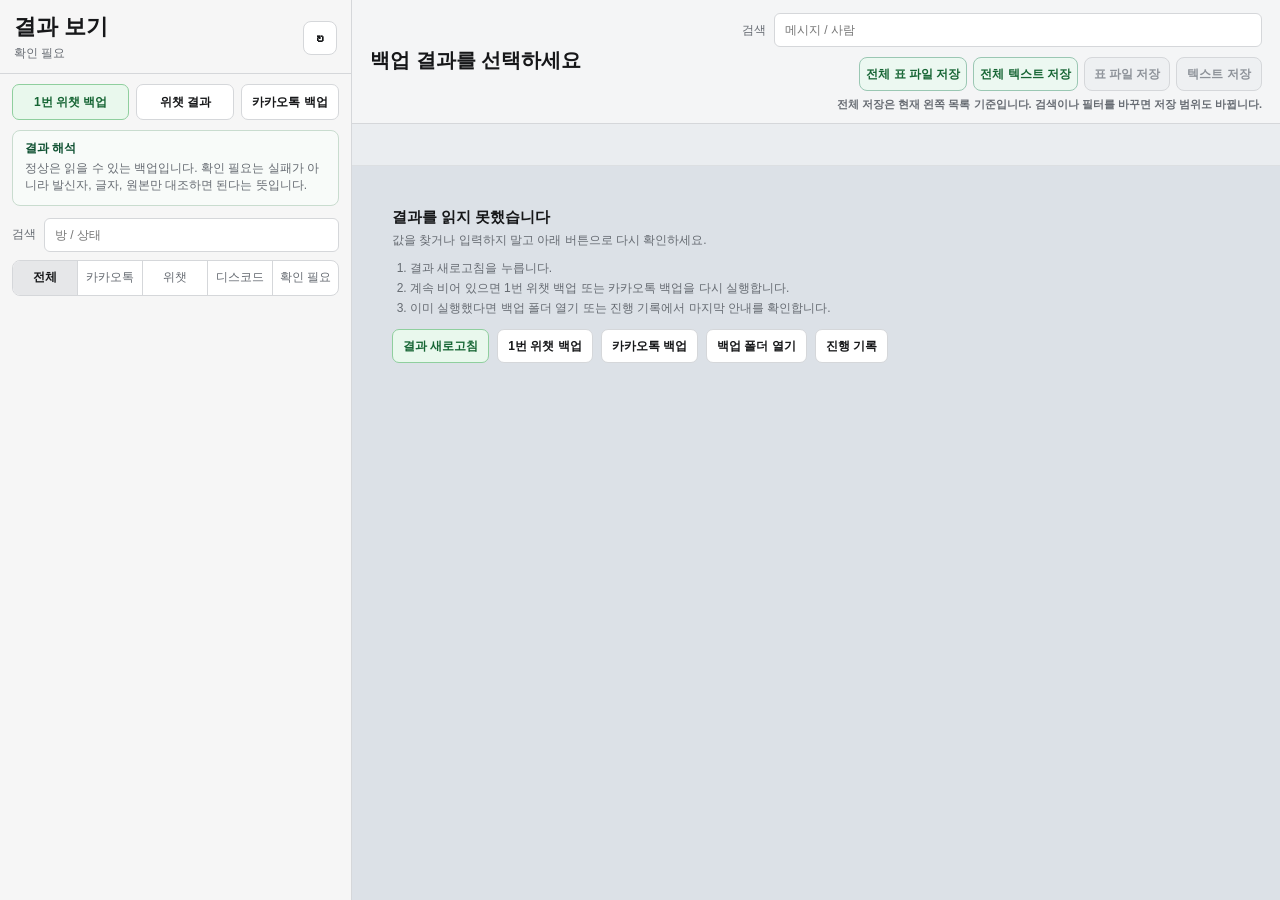
==== web/chat-viewer/index.html @ 603a3f88 "Publish public KakaoTalk WeChat backup package" ====
<!doctype html>
<html lang="ko">
  <head>
    <meta charset="utf-8">
    <meta name="viewport" content="width=device-width, initial-scale=1">
    <title>백업 결과 보기</title>
    <link rel="stylesheet" href="styles.css">
  </head>
  <body>
    <div class="app-shell">
      <aside class="room-pane" aria-label="채팅방 목록">
        <header class="pane-header">
          <div>
            <h1>결과 보기</h1>
            <p id="summary">읽는 중</p>
          </div>
          <button id="refreshButton" class="icon-button" type="button" title="새로고침" aria-label="새로고침">↻</button>
        </header>

        <div class="result-actions" aria-label="결과 화면 빠른 행동">
          <a class="result-action primary" href="/backup#wechat" target="_top">1번 위챗 백업</a>
          <button class="result-action" type="button" data-quick-platform="wechat">위챗 결과</button>
          <a class="result-action" href="/backup#kakao" target="_top">카카오톡 백업</a>
        </div>

        <section id="resultGuide" class="result-guide" aria-label="결과 상태 안내">
          <strong>결과 해석</strong>
          <span>정상은 읽을 수 있는 백업입니다. 확인 필요는 실패가 아니라 발신자, 글자, 원본만 대조하면 된다는 뜻입니다.</span>
        </section>

        <label class="search-box">
          <span>검색</span>
          <input id="roomSearch" type="search" autocomplete="off" placeholder="방 / 상태">
        </label>

        <div class="segmented" role="tablist" aria-label="플랫폼 필터">
          <button class="segment active" type="button" data-platform="all">전체</button>
          <button class="segment" type="button" data-platform="kakao">카카오톡</button>
          <button class="segment" type="button" data-platform="wechat">위챗</button>
          <button class="segment" type="button" data-platform="discord" hidden>디스코드</button>
          <button class="segment" type="button" data-status="review">확인 필요</button>
        </div>

        <div id="roomList" class="room-list" role="list"></div>
      </aside>

      <main class="chat-pane" aria-label="대화 내용">
        <header class="chat-header">
          <div class="room-title-block">
            <h2 id="roomTitle">백업 결과를 선택하세요</h2>
            <div id="roomMeta" class="room-meta"></div>
          </div>
          <div class="chat-tools">
            <label class="search-box message-search">
              <span>검색</span>
              <input id="messageSearch" type="search" autocomplete="off" placeholder="메시지 / 사람">
            </label>
            <div class="export-actions" aria-label="결과 저장">
              <button id="exportAllCsvButton" type="button" disabled>전체 표 파일 저장</button>
              <button id="exportAllTextButton" type="button" disabled>전체 텍스트 저장</button>
              <button id="exportCsvButton" type="button" disabled>표 파일 저장</button>
              <button id="exportTextButton" type="button" disabled>텍스트 저장</button>
              <span class="export-scope-hint">전체 저장은 현재 왼쪽 목록 기준입니다. 검색이나 필터를 바꾸면 저장 범위도 바뀝니다.</span>
            </div>
            <a id="sourceImageLink" class="source-link hidden" href="#" target="_blank" rel="noreferrer">원본 캡처</a>
          </div>
        </header>

        <section id="auditStrip" class="audit-strip" aria-label="검수 지표"></section>
        <section id="messageList" class="message-list" aria-live="polite"></section>
      </main>
    </div>

    <script src="app.js"></script>
  </body>
</html>
---- web/chat-viewer/styles.css ----
:root {
  color-scheme: light;
  --bg: #e9eaec;
  --pane: #f6f6f6;
  --pane-strong: #e6e7e9;
  --line: #d5d7da;
  --text: #161719;
  --muted: #666b72;
  --soft: #8d9299;
  --incoming: #ffffff;
  --outgoing: #9bea75;
  --outgoing-border: #82d660;
  --kakao: #2f7d46;
  --wechat: #168a3a;
  --discord: #5865f2;
  --danger: #b42318;
  --warn: #9a6700;
  --focus: #0f6bcb;
  --shadow: 0 1px 2px rgba(0, 0, 0, 0.08);
}

* {
  box-sizing: border-box;
}

html,
body {
  height: 100%;
}

body {
  margin: 0;
  background: var(--bg);
  color: var(--text);
  font-family: "Segoe UI", "Apple SD Gothic Neo", "Malgun Gothic", Arial, sans-serif;
  letter-spacing: 0;
}

button,
input {
  font: inherit;
}

button {
  color: inherit;
}

.app-shell {
  display: grid;
  grid-template-columns: 352px minmax(0, 1fr);
  height: 100vh;
  min-height: 560px;
  overflow: hidden;
}

.room-pane {
  min-width: 0;
  min-height: 0;
  overflow: hidden;
  border-right: 1px solid var(--line);
  background: var(--pane);
  display: flex;
  flex-direction: column;
}

.pane-header {
  flex: 0 0 auto;
  height: 74px;
  padding: 14px 14px 12px;
  display: flex;
  align-items: center;
  justify-content: space-between;
  gap: 12px;
  border-bottom: 1px solid var(--line);
}

.pane-header h1,
.chat-header h2 {
  margin: 0;
  font-weight: 650;
  line-height: 1.2;
}

.pane-header h1 {
  font-size: 22px;
}

.pane-header p,
.room-meta {
  margin: 4px 0 0;
  color: var(--muted);
  font-size: 12px;
  line-height: 1.35;
}

.icon-button {
  width: 34px;
  height: 34px;
  border: 1px solid var(--line);
  border-radius: 8px;
  background: #fff;
  cursor: pointer;
  font-weight: 700;
}

.icon-button:hover {
  background: #f0f1f2;
}

.result-actions {
  flex: 0 0 auto;
  display: grid;
  grid-template-columns: minmax(0, 1.2fr) repeat(2, minmax(0, 1fr));
  gap: 7px;
  padding: 10px 12px 0;
}

.result-action {
  min-height: 36px;
  border: 1px solid var(--line);
  border-radius: 7px;
  background: #fff;
  color: var(--text);
  display: grid;
  place-items: center;
  padding: 7px 9px;
  text-align: center;
  text-decoration: none;
  cursor: pointer;
  font-size: 12px;
  font-weight: 700;
  letter-spacing: 0;
  white-space: normal;
}

.result-action.primary {
  border-color: #8fcf9e;
  background: #e9f8ed;
  color: #166534;
}

.result-action:hover {
  background: #f0f1f2;
}

.result-action.primary:hover {
  background: #ddf3e4;
}

.result-guide {
  flex: 0 0 auto;
  display: grid;
  gap: 4px;
  margin: 10px 12px 0;
  padding: 10px 12px;
  border: 1px solid #c9dccf;
  border-radius: 8px;
  background: #f8fbf9;
}

.result-guide strong {
  color: #0f5132;
  font-size: 12px;
  line-height: 1.25;
}

.result-guide span {
  color: var(--muted);
  font-size: 12px;
  line-height: 1.45;
  overflow-wrap: anywhere;
}

.result-guide.review {
  border-color: #e4c46b;
  background: #fffaf0;
}

.result-guide.review strong {
  color: var(--warn);
}

.result-guide.pass {
  border-color: #9bd1ab;
  background: #effaf2;
}

.search-box {
  flex: 0 0 auto;
  display: grid;
  grid-template-columns: auto minmax(0, 1fr);
  align-items: center;
  gap: 8px;
  margin: 12px 12px 8px;
  color: var(--muted);
  font-size: 12px;
}

.search-box input {
  width: 100%;
  height: 34px;
  border: 1px solid var(--line);
  border-radius: 6px;
  padding: 0 10px;
  background: #fff;
  color: var(--text);
  outline: none;
}

.search-box input:focus {
  border-color: var(--focus);
  box-shadow: 0 0 0 2px rgba(15, 107, 203, 0.14);
}

.segmented {
  flex: 0 0 auto;
  margin: 0 12px 10px;
  display: grid;
  grid-template-columns: repeat(5, minmax(0, 1fr));
  border: 1px solid var(--line);
  border-radius: 8px;
  overflow: hidden;
  background: #fff;
}

.segment {
  height: 34px;
  border: 0;
  border-right: 1px solid var(--line);
  background: transparent;
  cursor: pointer;
  color: var(--muted);
  font-size: 12px;
  white-space: nowrap;
}

.segment:last-child {
  border-right: 0;
}

.segment.active {
  background: var(--pane-strong);
  color: var(--text);
  font-weight: 650;
}

.room-list {
  flex: 1 1 auto;
  overflow: auto;
  min-height: 0;
}

.room-item {
  width: 100%;
  min-height: 76px;
  border: 0;
  border-bottom: 1px solid var(--line);
  padding: 10px 12px;
  background: transparent;
  text-align: left;
  display: grid;
  grid-template-columns: 42px minmax(0, 1fr);
  gap: 10px;
  cursor: pointer;
}

.room-item:hover,
.room-item.active {
  background: var(--pane-strong);
}

.avatar {
  width: 42px;
  height: 42px;
  border-radius: 8px;
  background: #d3ded7;
  color: #1d4d35;
  display: grid;
  place-items: center;
  font-weight: 700;
  overflow: hidden;
}

.avatar.discord {
  background: #dfe2ff;
  color: #343d9a;
}

.avatar.wechat {
  background: #dff5e4;
  color: #146c2e;
}

.room-main,
.room-title-block {
  min-width: 0;
}

.room-line {
  display: flex;
  justify-content: space-between;
  gap: 8px;
  align-items: baseline;
}

.room-name {
  overflow: hidden;
  text-overflow: ellipsis;
  white-space: nowrap;
  font-weight: 600;
}

.room-count {
  color: var(--soft);
  font-size: 12px;
  flex: 0 0 auto;
}

.room-badges,
.message-meta,
.audit-strip {
  display: flex;
  flex-wrap: wrap;
  gap: 6px;
}

.room-badges {
  margin-top: 8px;
}

.badge {
  min-height: 20px;
  padding: 2px 6px;
  border-radius: 6px;
  border: 1px solid var(--line);
  background: #fff;
  color: var(--muted);
  font-size: 11px;
  line-height: 1.25;
}

.badge.kakao {
  border-color: #b7d9c2;
  background: #ecf8ef;
  color: var(--kakao);
}

.badge.discord {
  border-color: #c7cbff;
  background: #f0f1ff;
  color: var(--discord);
}

.badge.wechat {
  border-color: #a8ddb5;
  background: #ecfaef;
  color: var(--wechat);
}

.badge.good {
  border-color: #9bd1ab;
  background: #ebf8ef;
  color: #18723b;
}

.badge.review,
.badge.warn {
  border-color: #e4c46b;
  background: #fff8db;
  color: var(--warn);
}

.badge.danger {
  border-color: #f3a9a4;
  background: #fff0ef;
  color: var(--danger);
}

.chat-pane {
  min-width: 0;
  min-height: 0;
  overflow: hidden;
  display: flex;
  flex-direction: column;
  background: #dce1e7;
}

.chat-header {
  flex: 0 0 auto;
  min-height: 74px;
  padding: 13px 18px 12px;
  border-bottom: 1px solid var(--line);
  background: #f4f5f6;
  display: flex;
  align-items: center;
  justify-content: space-between;
  gap: 16px;
}

.chat-header h2 {
  font-size: 20px;
  overflow: hidden;
  text-overflow: ellipsis;
  white-space: nowrap;
}

.chat-tools {
  flex: 0 1 520px;
  min-width: 240px;
  display: flex;
  flex-wrap: wrap;
  align-items: center;
  justify-content: flex-end;
  gap: 10px;
}

.message-search {
  flex: 1 1 280px;
  margin: 0;
}

.export-actions {
  flex: 0 0 auto;
  display: flex;
  flex-wrap: wrap;
  justify-content: flex-end;
  gap: 6px;
  max-width: min(100%, 520px);
}

.export-actions button {
  height: 34px;
  min-width: 86px;
  border: 1px solid var(--line);
  border-radius: 8px;
  background: #fff;
  color: var(--text);
  cursor: pointer;
  font-size: 12px;
  font-weight: 700;
  white-space: nowrap;
}

.export-actions #exportAllCsvButton,
.export-actions #exportAllTextButton {
  border-color: #9ac7b3;
  background: #ecf8f1;
  color: #166534;
}

.export-actions button:hover:not(:disabled) {
  background: #f0f1f2;
}

.export-actions button:disabled {
  cursor: not-allowed;
  color: var(--soft);
  background: #eef0f2;
}

.export-scope-hint {
  flex: 1 0 100%;
  color: var(--muted);
  font-size: 11px;
  font-weight: 650;
  line-height: 1.3;
  text-align: right;
  overflow-wrap: anywhere;
}

.source-link,
.mini-link {
  color: #2458a7;
  text-decoration: none;
  font-size: 12px;
}

.source-link {
  height: 34px;
  min-width: 82px;
  border: 1px solid var(--line);
  border-radius: 8px;
  background: #fff;
  display: grid;
  place-items: center;
}

.source-link.hidden {
  display: none;
}

.audit-strip {
  flex: 0 0 auto;
  min-height: 42px;
  padding: 10px 18px;
  border-bottom: 1px solid rgba(0, 0, 0, 0.06);
  background: rgba(255, 255, 255, 0.38);
}

.message-list {
  flex: 1 1 auto;
  min-height: 0;
  overflow: auto;
  padding: 18px;
}

.message-row {
  display: flex;
  margin: 8px 0;
}

.message-row.message-group {
  margin: 10px 0;
}

.message-row.in {
  justify-content: flex-start;
}

.message-row.out {
  justify-content: flex-end;
}

.bubble-wrap {
  max-width: min(760px, 78%);
  min-width: 0;
}

.message-row.discord .bubble-wrap {
  max-width: min(920px, 88%);
}

.bubble-stack {
  display: flex;
  flex-direction: column;
  gap: 5px;
  align-items: flex-start;
}

.message-row.out .bubble-stack {
  align-items: flex-end;
}

.bubble-item {
  display: flex;
  flex-direction: column;
  align-items: flex-start;
  max-width: 100%;
}

.message-row.out .bubble-item {
  align-items: flex-end;
}

.message-group.stacked .bubble-stack {
  gap: 3px;
}

.message-group.stacked .bubble {
  box-shadow: none;
}

.speaker {
  margin: 0 0 4px 2px;
  color: #45484d;
  font-size: 12px;
  font-weight: 650;
}

.message-row.out .speaker {
  text-align: right;
  margin-right: 2px;
}

.bubble {
  border-radius: 8px;
  padding: 9px 11px;
  border: 1px solid rgba(0, 0, 0, 0.04);
  box-shadow: var(--shadow);
  background: var(--incoming);
  overflow-wrap: anywhere;
}

.message-row.out .bubble {
  background: var(--outgoing);
  border-color: var(--outgoing-border);
}

.message-row.discord.in .bubble {
  border-left: 3px solid var(--discord);
}

.message-row.wechat.in .bubble {
  border-left: 3px solid var(--wechat);
}

.text {
  white-space: pre-wrap;
  line-height: 1.45;
  font-size: 14px;
}

.reply-context {
  margin: 0 0 7px;
  padding: 0 0 7px;
  border-bottom: 1px solid rgba(0, 0, 0, 0.09);
  color: var(--muted);
  white-space: pre-wrap;
  line-height: 1.35;
  font-size: 12px;
}

.translation {
  margin-top: 8px;
  padding-top: 8px;
  border-top: 1px solid rgba(0, 0, 0, 0.09);
  color: #315f3d;
  white-space: pre-wrap;
  line-height: 1.35;
  font-size: 13px;
}

.risk-note {
  margin-top: 6px;
  color: var(--warn);
  white-space: pre-wrap;
  line-height: 1.3;
  font-size: 12px;
}

.message-meta {
  margin: 4px 2px 0;
  color: var(--muted);
  font-size: 11px;
  align-items: center;
}

.message-group.stacked .message-meta {
  margin-top: 2px;
}

.message-row.out .message-meta {
  justify-content: flex-end;
}

.empty-state {
  padding: 22px;
  color: var(--muted);
  font-size: 14px;
}

.empty-state.rich {
  display: grid;
  gap: 5px;
  line-height: 1.4;
}

.empty-state.rich strong {
  color: var(--text);
  font-size: 15px;
}

.empty-state.rich span {
  color: var(--muted);
  font-size: 12px;
}

.empty-next-steps {
  margin: 6px 0 0;
  padding-left: 18px;
  color: var(--muted);
  font-size: 12px;
}

.empty-next-steps li + li {
  margin-top: 3px;
}

.empty-actions {
  display: flex;
  flex-wrap: wrap;
  gap: 8px;
  margin-top: 8px;
}

.action-link {
  min-height: 34px;
  border: 1px solid var(--line);
  border-radius: 7px;
  padding: 7px 10px;
  background: #fff;
  color: var(--text);
  text-decoration: none;
  font-size: 12px;
  font-weight: 650;
  cursor: pointer;
  display: inline-flex;
  align-items: center;
  justify-content: center;
}

.action-link.primary {
  border-color: #8fcf9e;
  background: #e9f8ed;
  color: #166534;
}

.action-link:hover {
  background: #f0f1f2;
}

.action-link:disabled {
  cursor: default;
  opacity: 0.72;
}

@media (max-width: 820px) {
  .app-shell {
    grid-template-columns: 1fr;
    grid-template-rows: 42vh minmax(0, 1fr);
  }

  .room-pane {
    border-right: 0;
    border-bottom: 1px solid var(--line);
  }

  .chat-header {
    align-items: stretch;
    flex-direction: column;
    gap: 10px;
  }

  .chat-tools {
    flex: 0 0 auto;
    width: 100%;
    min-width: 0;
    justify-content: flex-start;
  }

  .export-actions {
    justify-content: flex-start;
  }

  .export-scope-hint {
    text-align: left;
  }

  .result-actions {
    grid-template-columns: repeat(3, minmax(0, 1fr));
  }

  .bubble-wrap,
  .message-row.discord .bubble-wrap {
    max-width: 92%;
  }
}
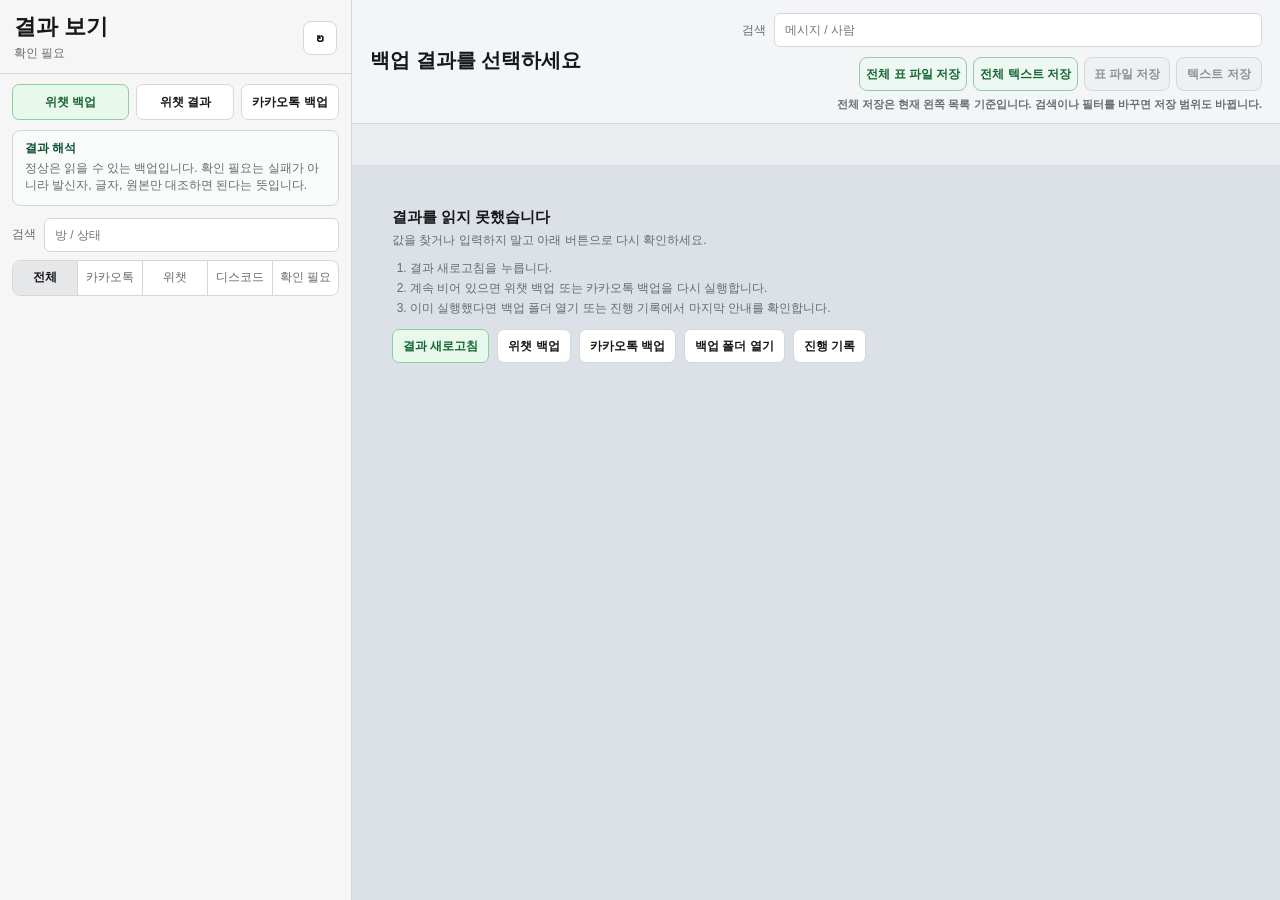
==== commit df0f77ba: "Simplify Korean backup onboarding copy" ====
--- a/web/chat-viewer/index.html
+++ b/web/chat-viewer/index.html
@@ -18,7 +18,7 @@
         </header>
 
         <div class="result-actions" aria-label="결과 화면 빠른 행동">
-          <a class="result-action primary" href="/backup#wechat" target="_top">1번 위챗 백업</a>
+          <a class="result-action primary" href="/backup#wechat" target="_top">위챗 백업</a>
           <button class="result-action" type="button" data-quick-platform="wechat">위챗 결과</button>
           <a class="result-action" href="/backup#kakao" target="_top">카카오톡 백업</a>
         </div>
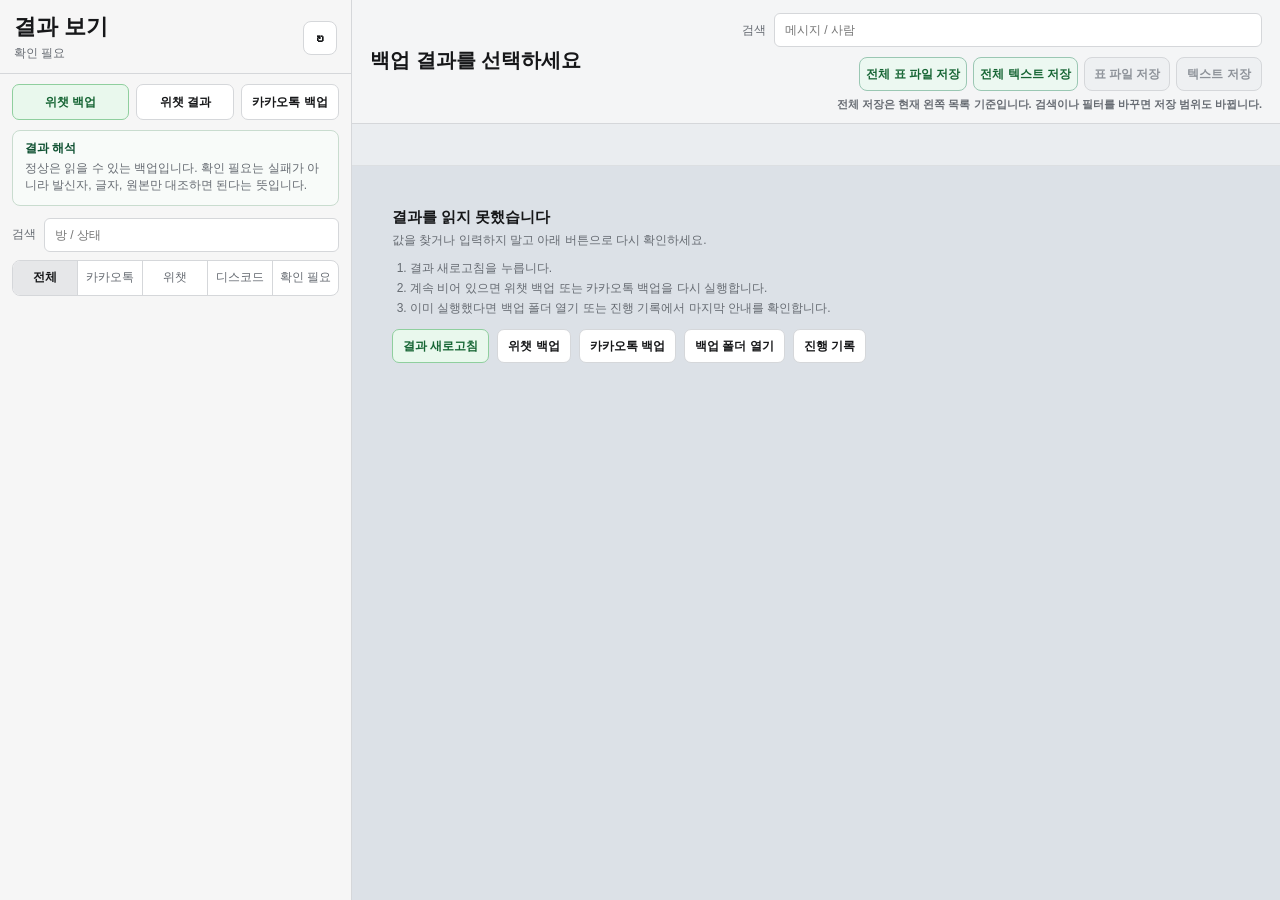
==== commit d2e65f36: "Fix standalone result viewer backup links" ====
--- a/web/chat-viewer/index.html
+++ b/web/chat-viewer/index.html
@@ -18,9 +18,9 @@
         </header>
 
         <div class="result-actions" aria-label="결과 화면 빠른 행동">
-          <a class="result-action primary" href="/backup#wechat" target="_top">위챗 백업</a>
+          <a class="result-action primary" href="/backup#wechat" data-console-path="/backup#wechat" target="_top">위챗 백업</a>
           <button class="result-action" type="button" data-quick-platform="wechat">위챗 결과</button>
-          <a class="result-action" href="/backup#kakao" target="_top">카카오톡 백업</a>
+          <a class="result-action" href="/backup#kakao" data-console-path="/backup#kakao" target="_top">카카오톡 백업</a>
         </div>
 
         <section id="resultGuide" class="result-guide" aria-label="결과 상태 안내">
@@ -71,6 +71,7 @@
       </main>
     </div>
 
+    <script>window.CHAT_VIEW_CONSOLE_BASE = "";</script>
     <script src="app.js"></script>
   </body>
 </html>
